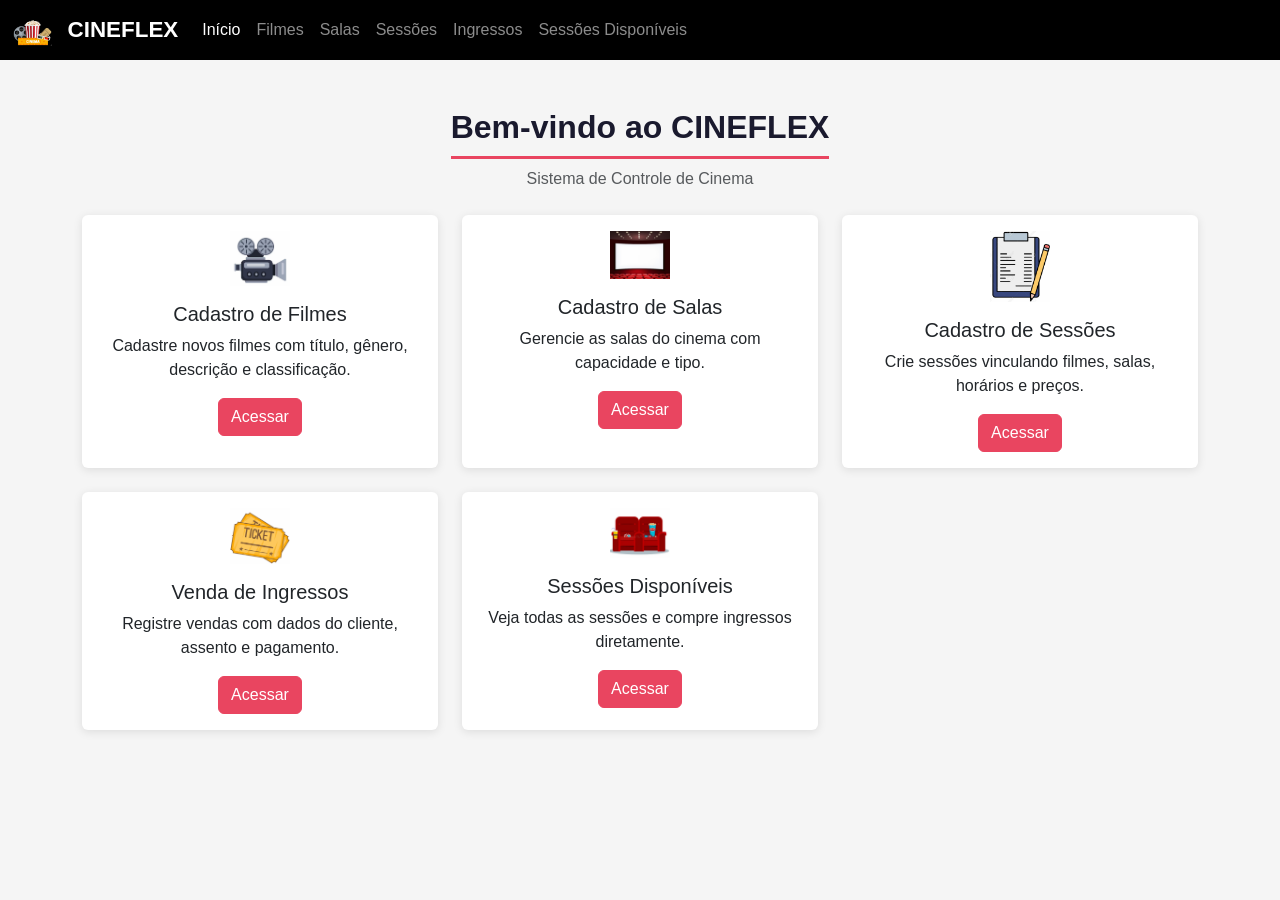
==== index.html @ 6f54c6ee "first commit" ====
<!DOCTYPE html>
<html lang="pt-BR">
<head>
    <meta charset="UTF-8">
    <meta name="viewport" content="width=device-width, initial-scale=1.0">
    <title>CINEFLEX - Sistema de Cinema</title>
    <link rel="stylesheet" href="./css/bootstrap.min.css">
    <link rel="stylesheet" href="./css/style.css">
</head>
<body>

    <!-- NAVBAR Responsivo -->
    <nav class="navbar navbar-expand-md navbar-dark">
        <div class="container-fluid">
            <a class="navbar-brand" href="./index.html">
                <img src="./img/logo.png" alt="CINEFLEX Logo" height="30" class="d-inline-block align-text-top me-2">
                CINEFLEX
            </a>
            <button class="navbar-toggler" type="button" data-bs-toggle="collapse" data-bs-target="#navbarNav">
                <span class="navbar-toggler-icon"></span>
            </button>
            <div class="collapse navbar-collapse" id="navbarNav">
                <ul class="navbar-nav">
                    <li class="nav-item"><a class="nav-link active" href="./index.html">Início</a></li>
                    <li class="nav-item"><a class="nav-link" href="./cadastro-filmes.html">Filmes</a></li>
                    <li class="nav-item"><a class="nav-link" href="./cadastro-salas.html">Salas</a></li>
                    <li class="nav-item"><a class="nav-link" href="./cadastro-sessoes.html">Sessões</a></li>
                    <li class="nav-item"><a class="nav-link" href="./venda-ingressos.html">Ingressos</a></li>
                    <li class="nav-item"><a class="nav-link" href="./sessoes.html">Sessões Disponíveis</a></li>
                </ul>
            </div>
        </div>
    </nav>

    <div class="container mt-5">
        <div class="text-center mb-4">
            <h2>Bem-vindo ao CINEFLEX</h2>
            <p class="text-muted">Sistema de Controle de Cinema</p>
        </div>

        <div class="row g-4">
            <div class="col-md-4">
                <div class="card text-center h-100">
                    <div class="card-body">
                        <img src="./img/cadastro-filmes.png" alt="Filmes" width="60" class="mb-3">
                        <h5 class="card-title">Cadastro de Filmes</h5>
                        <p class="card-text">Cadastre novos filmes com título, gênero, descrição e classificação.</p>
                        <a href="./cadastro-filmes.html" class="btn btn-primary">Acessar</a>
                    </div>
                </div>
            </div>
            <div class="col-md-4">
                <div class="card text-center h-100">
                    <div class="card-body">
                        <img src="./img/cadastro-salas.png" alt="Salas" width="60" class="mb-3">
                        <h5 class="card-title">Cadastro de Salas</h5>
                        <p class="card-text">Gerencie as salas do cinema com capacidade e tipo.</p>
                        <a href="./cadastro-salas.html" class="btn btn-primary">Acessar</a>
                    </div>
                </div>
            </div>
            <div class="col-md-4">
                <div class="card text-center h-100">
                    <div class="card-body">
                        <img src="./img/cadastro-sessoes.png" alt="Sessões" width="60" class="mb-3">
                        <h5 class="card-title">Cadastro de Sessões</h5>
                        <p class="card-text">Crie sessões vinculando filmes, salas, horários e preços.</p>
                        <a href="./cadastro-sessoes.html" class="btn btn-primary">Acessar</a>
                    </div>
                </div>
            </div>
            <div class="col-md-4">
                <div class="card text-center h-100">
                    <div class="card-body">
                        <img src="./img/venda-ingressos.png" alt="Ingressos" width="60" class="mb-3">
                        <h5 class="card-title">Venda de Ingressos</h5>
                        <p class="card-text">Registre vendas com dados do cliente, assento e pagamento.</p>
                        <a href="./venda-ingressos.html" class="btn btn-primary">Acessar</a>
                    </div>
                </div>
            </div>
            <div class="col-md-4">
                <div class="card text-center h-100">
                    <div class="card-body">
                        <img src="./img/sessoes-disponiveis.png" alt="Sessões Disponíveis" width="60" class="mb-3">
                        <h5 class="card-title">Sessões Disponíveis</h5>
                        <p class="card-text">Veja todas as sessões e compre ingressos diretamente.</p>
                        <a href="./sessoes.html" class="btn btn-primary">Acessar</a>
                    </div>
                </div>
            </div>
        </div>
    </div>



    <script src="./js/popper.min.js"></script>
    <script src="./js/bootstrap.min.js"></script>
</body>
</html>
---- css/style.css ----
/* ============================
   ESTILOS CUSTOMIZADOS DO CINEMA
   Complementa o Bootstrap
   ============================ */

/* Fonte mais bonita para todo o site */
body {
    font-family: 'Segoe UI', Tahoma, Geneva, Verdana, sans-serif;
    background-color: #f5f5f5;
}

/* Navbar customizada - cor preta */
.navbar {
    background-color: #000000 !important;
}

.navbar-brand {
    font-weight: bold;
    font-size: 1.4rem;
}

/* Títulos das páginas */
h2 {
    color: #1a1a2e;
    font-weight: 700;
    border-bottom: 3px solid #e94560;
    padding-bottom: 10px;
    display: inline-block;
}

/* Cards dos formulários */
.card {
    border: none;
    box-shadow: 0 2px 10px rgba(0, 0, 0, 0.1);
}

.card-header {
    background-color: #1a1a2e !important;
    color: white !important;
    font-weight: 600;
}

/* Botões */
.btn-primary {
    background-color: #e94560;
    border-color: #e94560;
}

.btn-primary:hover {
    background-color: #c73650;
    border-color: #c73650;
}

/* Tabelas */
.table thead {
    background-color: #1a1a2e;
    color: white;
}
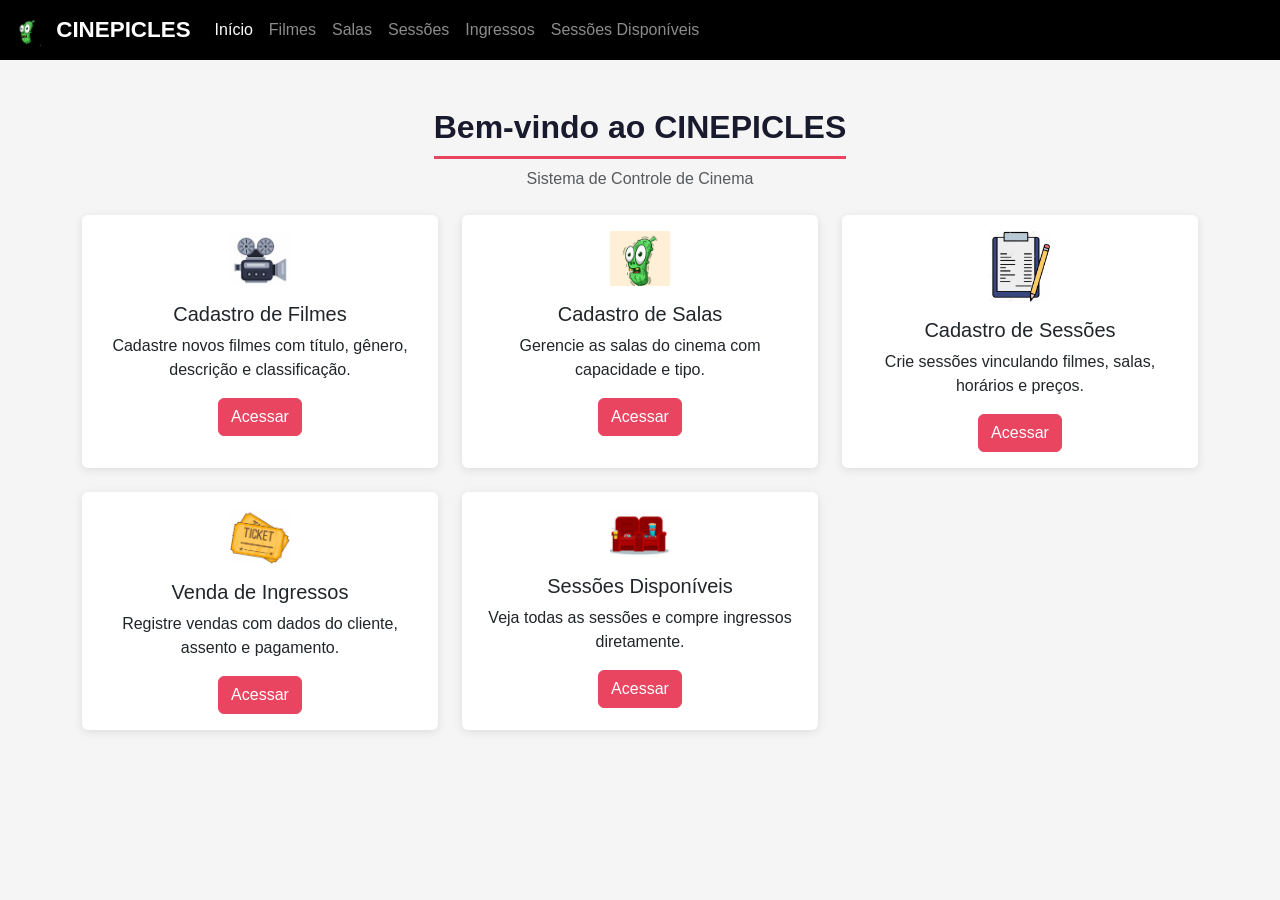
==== commit c3bf9552: "RENOMEANDO" ====
--- a/index.html
+++ b/index.html
@@ -3,7 +3,7 @@
 <head>
     <meta charset="UTF-8">
     <meta name="viewport" content="width=device-width, initial-scale=1.0">
-    <title>CINEFLEX - Sistema de Cinema</title>
+    <title>CINEPICLES - Sistema de Cinema</title>
     <link rel="stylesheet" href="./css/bootstrap.min.css">
     <link rel="stylesheet" href="./css/style.css">
 </head>
@@ -13,8 +13,8 @@
     <nav class="navbar navbar-expand-md navbar-dark">
         <div class="container-fluid">
             <a class="navbar-brand" href="./index.html">
-                <img src="./img/logo.png" alt="CINEFLEX Logo" height="30" class="d-inline-block align-text-top me-2">
-                CINEFLEX
+                <img src="./img/logo.png" alt="CINEPICLES Logo" height="30" class="d-inline-block align-text-top me-2">
+                CINEPICLES
             </a>
             <button class="navbar-toggler" type="button" data-bs-toggle="collapse" data-bs-target="#navbarNav">
                 <span class="navbar-toggler-icon"></span>
@@ -34,7 +34,7 @@
 
     <div class="container mt-5">
         <div class="text-center mb-4">
-            <h2>Bem-vindo ao CINEFLEX</h2>
+            <h2>Bem-vindo ao CINEPICLES</h2>
             <p class="text-muted">Sistema de Controle de Cinema</p>
         </div>
 
